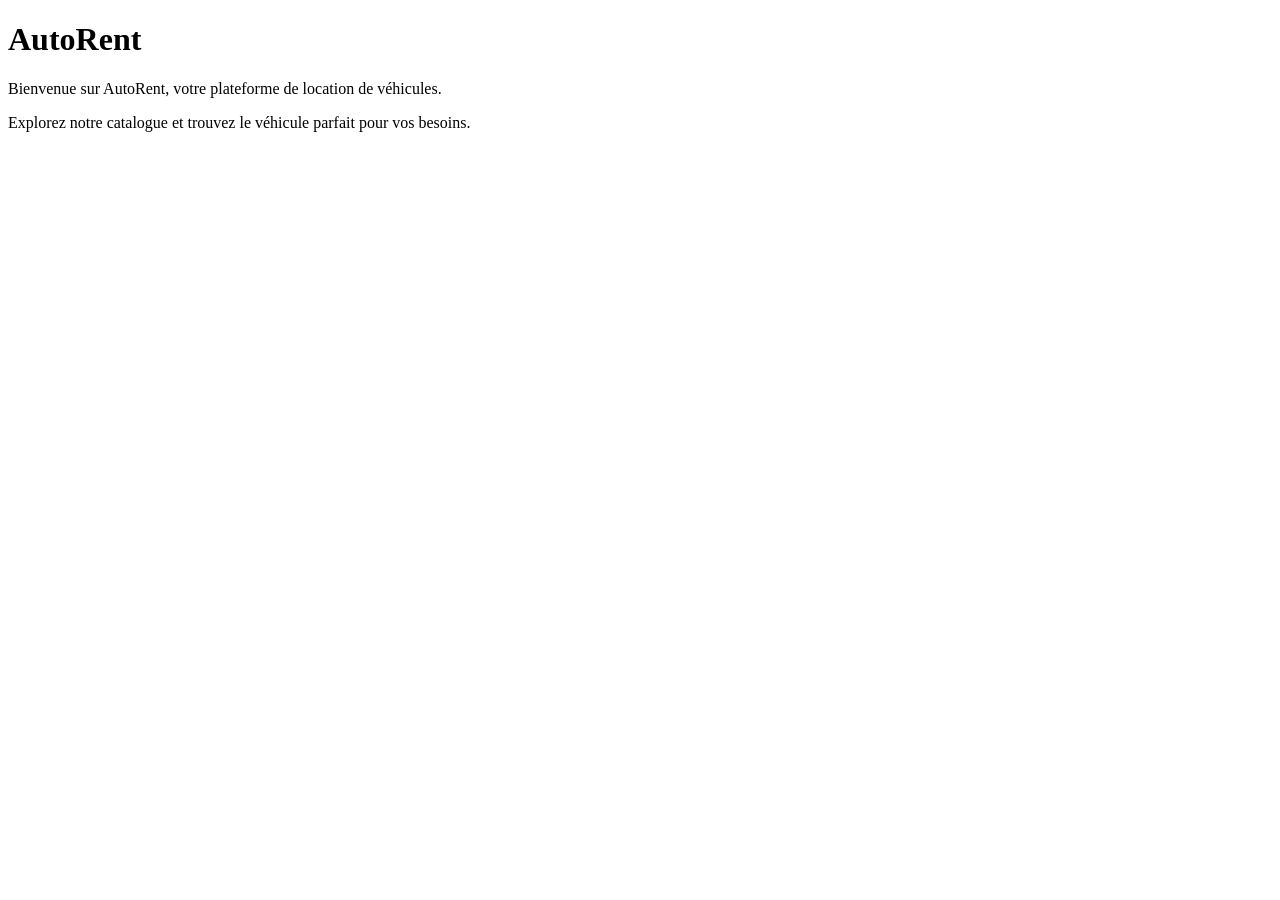
==== backend/src/main/resources/static/index.html @ af624894 "création d'une première page statique HTML" ====
<!DOCTYPE html>
<html lang="en">

<head>
    <meta charset="UTF-8">
    <meta name="viewport" content="width=device-width, initial-scale=1.0">
    <title>AutoRent</title>
</head>

<body>
    <h1>AutoRent</h1>
    <p>Bienvenue sur AutoRent, votre plateforme de location de véhicules.</p>
    <p>Explorez notre catalogue et trouvez le véhicule parfait pour vos besoins.</p>
</body>

</html>
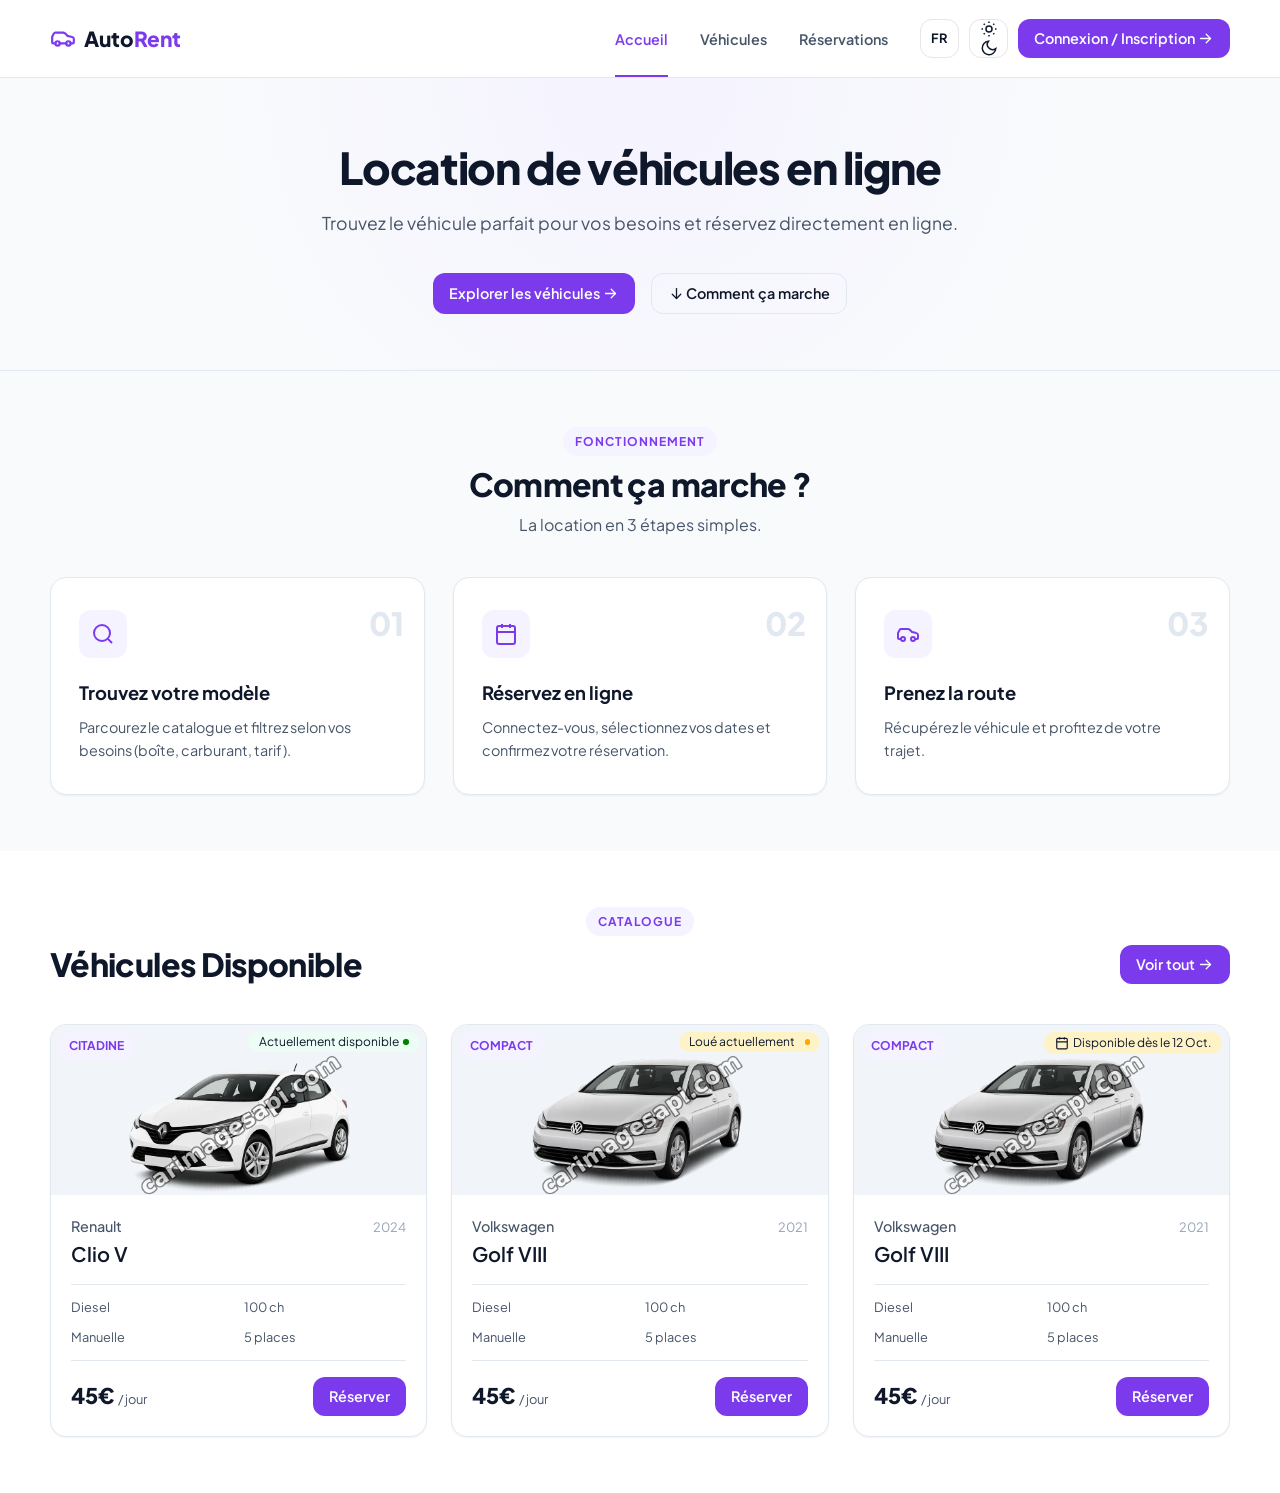
==== commit 8a53a8fd: "feat: Début de la page d'accueil, icones et style" ====
--- a/backend/src/main/resources/static/index.html
+++ b/backend/src/main/resources/static/index.html
@@ -1,16 +1,360 @@
 <!DOCTYPE html>
-<html lang="en">
+<html lang="fr">
 
 <head>
-    <meta charset="UTF-8">
-    <meta name="viewport" content="width=device-width, initial-scale=1.0">
-    <title>AutoRent</title>
+    <meta charset="UTF-8" />
+    <meta name="viewport" content="width=device-width, initial-scale=1.0" />
+    <title>AutoRent - Location de Véhicules en Ligne</title>
+    <link rel="preconnect" href="https://fonts.googleapis.com">
+    <link rel="preconnect" href="https://fonts.gstatic.com" crossorigin>
+    <link href="https://fonts.googleapis.com/css2?family=Plus+Jakarta+Sans:wght@400;500;600;700;800&display=swap"
+        rel="stylesheet">
+    <link rel="icon" type="image/png" sizes="32x32" href="/assets/icons/favicon-32x32.png">
+    <link rel="icon" type="image/png" sizes="16x16" href="/assets/icons/favicon-16x16.png">
+    <link rel="stylesheet" href="css/style.css" />
+    <script type="module" src="js/index.js" defer></script>
 </head>
 
 <body>
-    <h1>AutoRent</h1>
-    <p>Bienvenue sur AutoRent, votre plateforme de location de véhicules.</p>
-    <p>Explorez notre catalogue et trouvez le véhicule parfait pour vos besoins.</p>
+    <!-- HEADER & NAVBAR -->
+    <header class="site-header" id="header">
+        <div class="container nav-container">
+            <!-- Logo -->
+            <a href="index.html" class="brand-logo" aria-label="AutoRent Accueil">
+                <svg class="logo-icon" viewBox="0 0 24 24" fill="none" stroke="currentColor" stroke-width="2"
+                    stroke-linecap="round" stroke-linejoin="round">
+                    <path
+                        d="M19 17h2c.6 0 1-.4 1-1v-3c0-.9-.7-1.7-1.5-1.9C18.7 10.6 16 10 16 10s-1.3-1.4-2.2-2.3c-.5-.4-1.1-.7-1.8-.7H5c-.6 0-1.1.4-1.4.9l-1.5 2.8C2.1 11.2 2 11.8 2 12.4V16c0 .6.4 1 1 1h2" />
+                    <circle cx="7" cy="17" r="2" />
+                    <path d="M9 17h6" />
+                    <circle cx="17" cy="17" r="2" />
+                </svg>
+                <span class="brand-name">Auto<span>Rent</span></span>
+            </a>
+
+            <!-- Navigation Links -->
+            <nav class="nav-menu">
+                <a href="index.html" class="nav-link active" data-i18n="nav.home">Accueil</a>
+                <a href="vehicles.html" class="nav-link" data-i18n="nav.vehicles">Véhicules</a>
+                <a href="reservations.html" class="nav-link" data-i18n="nav.myReservations">Réservations</a>
+            </nav>
+
+            <!-- Action Controls (Theme, Language, Auth) -->
+            <div class="nav-actions">
+                <!-- Language Switcher -->
+                <button class="btn-icon" id="btn-lang-toggle" aria-label="Changer de langue" title="Français / English">
+                    <span class="lang-text" id="current-lang">FR</span>
+                </button>
+
+                <!-- Dark/Light Theme Toggle -->
+                <button class="btn-icon" id="btn-theme-toggle" aria-label="Basculer le thème"
+                    title="Thème Clair / Sombre">
+                    <svg class="theme-icon sun-icon" viewBox="0 0 24 24" fill="none" stroke="currentColor"
+                        stroke-width="2">
+                        <circle cx="12" cy="12" r="4" />
+                        <path
+                            d="M12 2v2M12 20v2M4.93 4.93l1.41 1.41M17.66 17.66l1.41 1.41M2 12h2M20 12h2M6.34 17.66l-1.41 1.41M19.07 4.93l-1.41 1.41" />
+                    </svg>
+                    <svg class="theme-icon moon-icon" viewBox="0 0 24 24" fill="none" stroke="currentColor"
+                        stroke-width="2">
+                        <path d="M21 12.79A9 9 0 1 1 11.21 3 7 7 0 0 0 21 12.79z" />
+                    </svg>
+                </button>
+
+                <!-- Auth Buttons -->
+                <button type="button" class="btn" id="btn-login">
+                    Connexion / Inscription
+                    <svg width="17" height="17" viewBox="0 0 24 24" fill="none" stroke="currentColor" stroke-width="1.8"
+                        stroke-linecap="round" stroke-linejoin="round" aria-hidden="true">
+                        <path d="M5 12h14"></path>
+                        <path d="m13 6 6 6-6 6"></path>
+                    </svg>
+                </button>
+
+                <!-- Mobile Menu Toggle -->
+                <button class="btn-icon mobile-menu-btn" id="mobile-toggle" aria-label="Ouvrir le menu">
+                    <svg viewBox="0 0 24 24" fill="none" stroke="currentColor" stroke-width="2">
+                        <line x1="3" y1="12" x2="21" y2="12"></line>
+                        <line x1="3" y1="6" x2="21" y2="6"></line>
+                        <line x1="3" y1="18" x2="21" y2="18"></line>
+                    </svg>
+                </button>
+            </div>
+        </div>
+    </header>
+
+    <main>
+        <!-- HERO -->
+        <section class="hero-section">
+            <div class="container hero-content">
+
+                <h1 class="hero-title">Location de véhicules en ligne</h1>
+                <p class="hero-subtitle">Trouvez le véhicule parfait pour vos besoins et réservez directement en ligne.
+                </p>
+
+                <div class="hero-actions">
+                    <a href="/vehicles" class="btn">
+                        Explorer les véhicules
+                        <svg width="17" height="17" viewBox="0 0 24 24" fill="none" stroke="currentColor"
+                            stroke-width="1.8" stroke-linecap="round" stroke-linejoin="round" aria-hidden="true">
+                            <path d="M5 12h14"></path>
+                            <path d="m13 6 6 6-6 6"></path>
+                        </svg>
+                    </a>
+
+                    <button class="btn" id="btn-how-it-works">
+                        <svg width="17" height="17" viewBox="0 0 24 24" fill="none" stroke="currentColor"
+                            stroke-width="1.8" stroke-linecap="round" stroke-linejoin="round" aria-hidden="true">
+                            <g transform="matrix(0 1 -1 0 24 0)">
+                                <path d="M5 12h14"></path>
+                                <path d="m13 6 6 6-6 6"></path>
+                            </g>
+                        </svg>
+                        Comment ça marche
+                    </button>
+
+                </div>
+
+                <div class="hero-calculator">
+
+                </div>
+
+            </div>
+
+        </section>
+
+        <!-- HOW IT WORKS -->
+        <section class="how-it-works" id="how-it-works">
+            <div class="container">
+                <div class="section-header">
+                    <span class="section-tag">Fonctionnement</span>
+                    <h2 class="section-title">Comment ça marche ?</h2>
+                    <p class="section-subtitle">La location en 3 étapes simples.</p>
+                </div>
+
+                <div class="steps-grid">
+                    <!-- Step 1 -->
+                    <div class="step-card">
+                        <div class="step-number">01</div>
+                        <div class="step-icon-wrapper">
+                            <svg viewBox="0 0 24 24" fill="none" stroke="currentColor" stroke-width="2">
+                                <circle cx="11" cy="11" r="8"></circle>
+                                <line x1="21" y1="21" x2="16.65" y2="16.65"></line>
+                            </svg>
+                        </div>
+                        <h3 class="step-title">Trouvez votre modèle</h3>
+                        <p class="step-description">Parcourez le catalogue et filtrez selon vos besoins (boîte, carburant,
+                            tarif).</p>
+                    </div>
+
+                    <!-- Step 2 -->
+                    <div class="step-card">
+                        <div class="step-number">02</div>
+                        <div class="step-icon-wrapper">
+                            <svg viewBox="0 0 24 24" fill="none" stroke="currentColor" stroke-width="2">
+                                <rect x="3" y="4" width="18" height="18" rx="2" ry="2"></rect>
+                                <line x1="16" y1="2" x2="16" y2="6"></line>
+                                <line x1="8" y1="2" x2="8" y2="6"></line>
+                                <line x1="3" y1="10" x2="21" y2="10"></line>
+                            </svg>
+                        </div>
+                        <h3 class="step-title">Réservez en ligne</h3>
+                        <p class="step-description">Connectez-vous, sélectionnez vos dates et confirmez votre
+                            réservation.</p>
+                    </div>
+
+                    <!-- Step 3 -->
+                    <div class="step-card">
+                        <div class="step-number">03</div>
+                        <div class="step-icon-wrapper">
+                            <svg viewBox="0 0 24 24" fill="none" stroke="currentColor" stroke-width="2">
+                                <path
+                                    d="M19 17h2c.6 0 1-.4 1-1v-3c0-.9-.7-1.7-1.5-1.9C18.7 10.6 16 10 16 10s-1.3-1.4-2.2-2.3c-.5-.4-1.1-.7-1.8-.7H5c-.6 0-1.1.4-1.4.9l-1.5 2.8C2.1 11.2 2 11.8 2 12.4V16c0 .6.4 1 1 1h2">
+                                </path>
+                                <circle cx="7" cy="17" r="2"></circle>
+                                <circle cx="17" cy="17" r="2"></circle>
+                            </svg>
+                        </div>
+                        <h3 class="step-title">Prenez la route</h3>
+                        <p class="step-description">Récupérez le véhicule et profitez de votre trajet.</p>
+                    </div>
+                </div>
+            </div>
+        </section>
+
+        <!-- SOME VEHICLES -->
+        <section class="featured-vehicles">
+            <div class="container">
+                <div class="section-header">
+                    <span class="section-tag">Catalogue</span>
+                    <div class="section-header-row">
+                        <h2 class="section-title">Véhicules Disponible</h2>
+                        <a href="/vehicles" class="btn btn-outline">
+                            Voir tout
+                            <svg width="17" height="17" viewBox="0 0 24 24" fill="none" stroke="currentColor"
+                                stroke-width="1.8" stroke-linecap="round" stroke-linejoin="round" aria-hidden="true">
+                                <path d="M5 12h14"></path>
+                                <path d="m13 6 6 6-6 6"></path>
+                            </svg>
+                        </a>
+                    </div>
+                </div>
+
+                <!-- Vehicle Cards Grid -->
+                <div class="vehicles-grid">
+
+                    <!-- Vehicle Card 1 -->
+                    <article class="vehicle-card">
+                        <div class="vehicle-card-media">
+                            <span class="category-badge">Citadine</span>
+                            <p class="vehicle-status available">Actuellement disponible <span class="vehicle-status-badge"></span></p>
+                            <img src="../static/assets/images/vehicles/renault-clio.webp" alt="Renault Clio V" class="vehicle-card-img">
+                            <!-- <div class="media-placeholder">
+                                <svg class="placeholder-icon" viewBox="0 0 24 24" fill="none" stroke="currentColor" stroke-width="1.5">
+                                <path d="M19 17h2c.6 0 1-.4 1-1v-3c0-.9-.7-1.7-1.5-1.9C18.7 10.6 16 10 16 10s-1.3-1.4-2.2-2.3c-.5-.4-1.1-.7-1.8-.7H5c-.6 0-1.1.4-1.4.9l-1.5 2.8C2.1 11.2 2 11.8 2 12.4V16c0 .6.4 1 1 1h2"/>
+                                <circle cx="7" cy="17" r="2"/>
+                                <circle cx="17" cy="17" r="2"/>
+                                </svg>
+                                <span class="media-label">Renault Clio V</span>
+                            </div> -->
+                        </div>
+
+                        <div class="vehicle-card-content">
+                            <div class="card-header-info">
+                                <div>
+                                    <h3 class="vehicle-brand">Renault</h3>
+                                    <h2 class="vehicle-model">Clio V</h2>
+                                </div>
+                                <span class="vehicle-year">2024</span>
+                            </div>
+                            <div class="specs-list">
+                                <div class="spec-item">
+                                    <span>Diesel</span>
+                                </div>
+                                <div class="spec-item">
+                                    <span>100 ch</span>
+                                </div>
+                                <div class="spec-item">
+                                    <span>Manuelle</span>
+                                </div>
+                                <div class="spec-item">
+                                    <span>5 places</span>
+                                </div>
+                            </div>
+                            <div class="card-footer">
+                                <div class="price-container">
+                                    <span class="price-value">45€</span>
+                                    <span class="price-period">/ jour</span>
+                                </div>
+                                <button class="btn btn-primary btn-open-reservation">Réserver</button>
+                            </div>
+                        </div>
+                    </article>
+
+                    <!-- Vehicle Card 2 -->
+                    <article class="vehicle-card">
+                        <div class="vehicle-card-media">
+                            <span class="category-badge">Compact</span>
+                            <p class="vehicle-status rented">Loué actuellement<span class="vehicle-status-badge"></span></p>
+                            <img src="../static/assets/images/vehicles/volkswagen-golf.webp" alt="Volkswagen Golf VIII" class="vehicle-card-img">
+                            <!-- <div class="media-placeholder">
+                                <svg class="placeholder-icon" viewBox="0 0 24 24" fill="none" stroke="currentColor" stroke-width="1.5">
+                                <path d="M19 17h2c.6 0 1-.4 1-1v-3c0-.9-.7-1.7-1.5-1.9C18.7 10.6 16 10 16 10s-1.3-1.4-2.2-2.3c-.5-.4-1.1-.7-1.8-.7H5c-.6 0-1.1.4-1.4.9l-1.5 2.8C2.1 11.2 2 11.8 2 12.4V16c0 .6.4 1 1 1h2"/>
+                                <circle cx="7" cy="17" r="2"/>
+                                <circle cx="17" cy="17" r="2"/>
+                                </svg>
+                                <span class="media-label">Renault Clio V</span>
+                            </div> -->
+                        </div>
+
+                        <div class="vehicle-card-content">
+                            <div class="card-header-info">
+                                <div>
+                                    <h3 class="vehicle-brand">Volkswagen</h3>
+                                    <h2 class="vehicle-model">Golf VIII</h2>
+                                </div>
+                                <span class="vehicle-year">2021</span>
+                            </div>
+                            <div class="specs-list">
+                                <div class="spec-item">
+                                    <span>Diesel</span>
+                                </div>
+                                <div class="spec-item">
+                                    <span>100 ch</span>
+                                </div>
+                                <div class="spec-item">
+                                    <span>Manuelle</span>
+                                </div>
+                                <div class="spec-item">
+                                    <span>5 places</span>
+                                </div>
+                            </div>
+                            <div class="card-footer">
+                                <div class="price-container">
+                                    <span class="price-value">45€</span>
+                                    <span class="price-period">/ jour</span>
+                                </div>
+                                <button class="btn btn-primary btn-open-reservation">Réserver</button>
+                            </div>
+                        </div>
+                    </article>
+
+                    <!-- Vehicle Card 3 -->
+                    <article class="vehicle-card">
+                        <div class="vehicle-card-media">
+                            <span class="category-badge">Compact</span>
+                            <!-- Badge informatif "Disponible dès le..." -->
+                            <span class="vehicle-status rented">
+                                <svg viewBox="0 0 24 24" width="14" height="14" stroke="currentColor" fill="none" stroke-width="2">
+                                    <rect x="3" y="4" width="18" height="18" rx="2" ry="2"></rect>
+                                    <line x1="16" y1="2" x2="16" y2="6"></line>
+                                    <line x1="8" y1="2" x2="8" y2="6"></line>
+                                    <line x1="3" y1="10" x2="21" y2="10"></line>
+                                </svg>
+                                Disponible dès le 12 Oct.
+                            </span>
+                            <img src="../static/assets/images/vehicles/volkswagen-golf.webp" alt="Volkswagen Golf VIII" class="vehicle-card-img">
+                        </div>
+
+                        <div class="vehicle-card-content">
+                            <div class="card-header-info">
+                                <div>
+                                    <h3 class="vehicle-brand">Volkswagen</h3>
+                                    <h2 class="vehicle-model">Golf VIII</h2>
+                                </div>
+                                <span class="vehicle-year">2021</span>
+                            </div>
+                            <div class="specs-list">
+                                <div class="spec-item">
+                                    <span>Diesel</span>
+                                </div>
+                                <div class="spec-item">
+                                    <span>100 ch</span>
+                                </div>
+                                <div class="spec-item">
+                                    <span>Manuelle</span>
+                                </div>
+                                <div class="spec-item">
+                                    <span>5 places</span>
+                                </div>
+                            </div>
+                            <div class="card-footer">
+                                <div class="price-container">
+                                    <span class="price-value">45€</span>
+                                    <span class="price-period">/ jour</span>
+                                </div>
+                                <button class="btn btn-primary btn-open-reservation">Réserver</button>
+                            </div>
+                        </div>
+                    </article>
+
+                </div>
+
+            </div>
+        </section>
+
+    </main>
+
 </body>
 
 </html>
--- a/backend/src/main/resources/static/css/style.css
+++ b/backend/src/main/resources/static/css/style.css
@@ -0,0 +1,642 @@
+/* ********************************************* */
+/*                 THEMES VARIABLES              */
+/* ********************************************* */
+
+:root {
+  --bg-body: #f8fafc;
+  --bg-surface: #ffffff;
+  --bg-surface-elevated: #f1f5f9;
+
+  --text-primary: #0f172a;
+  --text-secondary: #475569;
+  --text-muted: #94a3b8;
+
+  --primary: #7c3aed;
+  --primary-hover: #6d28d9;
+  --primary-light: #f5f3ff;
+  --primary-focus: rgba(124, 58, 237, 0.2);
+
+  --line: #e9e3ec;
+
+  --danger: #ef4444;
+  --danger-hover: #dc2626;
+  --danger-light: #fef2f2;
+
+  --success: #10b981;
+  --success-light: #ecfdf5;
+
+  --warning: #f59e0b;
+  --warning-light: #fef3c7;
+
+  --border-color: #e2e8f0;
+  --shadow-sm: 0 1px 2px rgba(0, 0, 0, 0.05);
+  --shadow-md: 0 4px 6px -1px rgba(0, 0, 0, 0.08);
+  --shadow-lg: 0 10px 15px -3px rgba(0, 0, 0, 0.08);
+  --shadow-xl: 0 20px 25px -5px rgba(0, 0, 0, 0.15);
+
+  --radius-sm: 8px;
+  --radius-md: 12px;
+  --radius-lg: 16px;
+  --radius-full: 9999px;
+
+  --transition: 0.2s ease;
+  --header-height: 78px;
+  --container-max: 1140px;
+}
+
+[data-theme="dark"] {
+  --bg-body: #0b1120;
+  --bg-surface: #111827;
+  --bg-surface-elevated: #1f2937;
+
+  --text-primary: #f8fafc;
+  --text-secondary: #94a3b8;
+  --text-muted: #64748b;
+
+  --primary: #8b5cf6;
+  --primary-hover: #a78bfa;
+  --primary-light: rgba(139, 92, 246, 0.15);
+  --primary-focus: rgba(139, 92, 246, 0.3);
+
+  --line: #392f3ec5;
+
+  --danger-light: rgba(239, 68, 68, 0.15);
+  --success-light: rgba(16, 185, 129, 0.15);
+  --warning-light: rgba(245, 158, 11, 0.15);
+
+  --border-color: #242e42;
+  --shadow-sm: 0 1px 2px rgba(0, 0, 0, 0.3);
+  --shadow-md: 0 4px 6px -1px rgba(0, 0, 0, 0.4);
+  --shadow-lg: 0 10px 15px -3px rgba(0, 0, 0, 0.5);
+  --shadow-xl: 0 20px 25px -5px rgba(0, 0, 0, 0.7);
+}
+
+/* ********************************************* */
+/*                  BASE LAYOUT                  */
+/* ********************************************* */
+
+* {
+  box-sizing: border-box;
+  margin: 0;
+  padding: 0;
+}
+
+html {
+  scroll-behavior: smooth;
+  font-size: 16px;
+}
+
+body {
+  font-family: 'Plus Jakarta Sans', system-ui, -apple-system, sans-serif;
+  background-color: var(--bg-body);
+  color: var(--text-primary);
+  line-height: 1.6;
+  transition: background-color var(--transition), color var(--transition);
+}
+
+a {
+  color: inherit;
+  text-decoration: none;
+}
+
+ul {
+  list-style: none;
+}
+
+button,
+input,
+select {
+  font: inherit;
+}
+
+.container {
+  width: min(1180px, calc(100% - 48px));
+  margin: 0 auto;
+}
+
+section {
+  padding: 3.5rem 0;
+}
+
+.section-header {
+  text-align: center;
+  margin: 0 auto 2.5rem;
+}
+
+.section-header-row {
+  display: flex;
+  justify-content: space-between;
+  align-items: flex-end;
+  margin-bottom: 2rem;
+  gap: 1rem;
+  flex-wrap: wrap;
+}
+
+.section-tag {
+  display: inline-block;
+  font-size: 0.75rem;
+  font-weight: 700;
+  text-transform: uppercase;
+  letter-spacing: 0.08em;
+  color: var(--primary);
+  background-color: var(--primary-light);
+  padding: 0.3rem 0.75rem;
+  border-radius: var(--radius-full);
+  margin-bottom: 0.5rem;
+}
+
+.section-title {
+  font-size: 2rem;
+  font-weight: 800;
+  line-height: 1.25;
+  letter-spacing: -0.02em;
+}
+
+.section-subtitle {
+  font-size: 1rem;
+  color: var(--text-secondary);
+  margin-top: 0.5rem;
+}
+
+/* ********************************************* */
+/*              HEADER & NAVBAR                  */
+/* ********************************************* */
+
+header {
+  position: sticky;
+  top: 0;
+  z-index: 100;
+  height: var(--header-height);
+  background-color: var(--bg-surface);
+  border-bottom: 1px solid var(--border-color);
+}
+
+.nav-container {
+  height: 100%;
+  display: flex;
+  align-items: center;
+  justify-content: space-between;
+  gap: 32px;
+}
+
+.brand-logo {
+  display: flex;
+  align-items: center;
+  gap: 0.5rem;
+  font-size: 1.3rem;
+  font-weight: 800;
+}
+
+.logo-icon {
+  width: 26px;
+  height: 26px;
+  color: var(--primary);
+}
+
+.brand-name span {
+  color: var(--primary);
+}
+
+.nav-list {
+  display: flex;
+  gap: 1.5rem;
+}
+
+.nav-menu {
+  display: flex;
+  align-items: center;
+  gap: 2rem;
+  margin-left: auto;
+}
+
+.nav-link {
+  background: none;
+  padding: 27px 0 24px;
+  font-size: 0.9rem;
+  font-weight: 600;
+  color: var(--text-secondary);
+  position: relative;
+}
+
+.nav-link::after {
+  content: "";
+  position: absolute;
+  left: 50%;
+  right: 50%;
+  bottom: -1px;
+  height: 2px;
+  background: var(--primary);
+  transition: 0.2s;
+}
+
+.nav-link:hover,
+.nav-link.active {
+  color: var(--primary);
+}
+
+.nav-link.active::after {
+  left: 0;
+  right: 0;
+}
+
+.nav-actions {
+  display: flex;
+  align-items: center;
+  gap: 0.65rem;
+}
+
+.btn {
+  background: var(--primary);
+  font-size: .9rem;
+  border: none;
+  border-radius: var(--radius-md);
+  padding: 0.5rem 1rem;
+  color: white;
+  font-weight: 600;
+  cursor: pointer;
+  display: inline-flex;
+  align-items: center;
+  justify-content: center;
+  gap: .1rem;
+  transition: 0.2s ease;
+}
+
+.btn-icon {
+  width: 39px;
+  height: 39px;
+  border-radius: 12px;
+  display: grid;
+  place-items: center;
+  background: transparent;
+  border: 1px solid var(--line);
+  cursor: pointer;
+}
+
+.btn-icon:hover {
+  background-color: var(--bg-surface-elevated);
+}
+
+.lang-text {
+  font-weight: 700;
+  font-size: 0.8rem;
+  color: var(--text-primary);
+}
+
+.theme-icon {
+  width: 18px;
+  height: 18px;
+  color: var(--text-primary);
+}
+
+[data-theme="light"] .sun-icon,
+[data-theme="dark"] .moon-icon {
+  display: none;
+}
+
+.mobile-menu-btn {
+  display: none;
+  color: var(--text-primary);
+}
+
+
+/* ********************************************* */
+/*                   HERO                        */
+/* ********************************************* */
+
+.hero-section {
+  padding: 4rem 0 3.5rem;
+  background: radial-gradient(circle at 50% 0%, var(--primary-light) 0%, transparent 60%);
+  border-bottom: 1px solid var(--border-color);
+}
+
+.hero-title {
+  font-size: 2.75rem;
+  font-weight: 800;
+  line-height: 1.15;
+  letter-spacing: -0.03em;
+  margin-bottom: 1rem;
+}
+
+.hero-subtitle {
+  font-size: 1.1rem;
+  color: var(--text-secondary);
+  margin: 0 auto 2.25rem;
+}
+
+/* .hero-content {
+  display: flex;
+  flex-direction: column;
+  align-items: center;
+} */
+
+.hero-content {
+  text-align: center;
+}
+
+.hero-actions {
+  display: flex;
+  justify-content: center;
+  gap: 1rem;
+}
+
+#btn-how-it-works {
+  background-color: transparent;
+  color: var(--text-primary);
+  border: 1px solid var(--border-color);
+}
+
+#btn-how-it-works:hover {
+  background-color: var(--bg-surface-elevated);
+}
+
+/* ********************************************* */
+/*                   HOW IT WORKS                */
+/* ********************************************* */
+
+.steps-grid {
+  display: grid;
+  grid-template-columns: repeat(3, 1fr);
+  gap: 1.75rem;
+}
+
+.step-card {
+  position: relative;
+  background-color: var(--bg-surface);
+  border: 1px solid var(--border-color);
+  border-radius: var(--radius-lg);
+  padding: 2rem 1.75rem;
+  box-shadow: var(--shadow-sm);
+}
+
+.step-number {
+  position: absolute;
+  top: 1.25rem;
+  right: 1.25rem;
+  font-size: 2rem;
+  font-weight: 900;
+  color: var(--border-color);
+  user-select: none;
+}
+
+.step-icon-wrapper {
+  width: 48px;
+  height: 48px;
+  background-color: var(--primary-light);
+  color: var(--primary);
+  border-radius: var(--radius-md);
+  display: flex;
+  align-items: center;
+  justify-content: center;
+  margin-bottom: 1.25rem;
+}
+
+.step-icon-wrapper svg {
+  width: 24px;
+  height: 24px;
+}
+
+.step-title {
+  font-size: 1.15rem;
+  font-weight: 700;
+  margin-bottom: 0.5rem;
+}
+
+.step-description {
+  font-size: 0.9rem;
+  color: var(--text-secondary);
+}
+
+/* ********************************************* */
+/*             VEHICLES CATALOG & CARDS          */
+/* ********************************************* */
+
+.featured-vehicles {
+  background-color: var(--bg-surface);
+}
+
+.vehicles-grid {
+  display: grid;
+  grid-template-columns: repeat(auto-fill, minmax(280px, 1fr));
+  gap: 1.5rem;
+}
+
+.vehicle-card {
+  background-color: var(--bg-surface);
+  border: 1px solid var(--border-color);
+  border-radius: var(--radius-lg);
+  overflow: hidden;
+  box-shadow: var(--shadow-sm);
+  display: flex;
+  flex-direction: column;
+  transition: transform var(--transition), box-shadow var(--transition);
+}
+
+.vehicle-card:hover {
+  transform: translateY(-2px);
+  box-shadow: var(--shadow-md);
+}
+
+.vehicle-card-media {
+  position: relative;
+  background-color: var(--bg-surface-elevated);
+  height: 170px;
+  display: flex;
+  align-items: center;
+  justify-content: center;
+  overflow: hidden;
+}
+
+.vehicle-card-img {
+  height: 100%;
+  object-fit: cover;
+  transition: transform var(--transition);
+  margin-top: 1.5rem;
+}
+
+.vehicle-card:hover .vehicle-card-img {
+  transform: scale(1.04);
+}
+
+.category-badge {
+  position: absolute;
+  top: 0.45rem;
+  left: 0.45rem;
+  font-size: 0.75rem;
+  padding: 0.25rem 0.65rem;
+  font-weight: 700;
+  text-transform: uppercase;
+  border-radius: var(--radius-full);
+  background-color: var(--primary-light);
+  color: var(--primary);
+}
+
+.vehicle-status {
+  position: absolute;
+  top: 0.45rem;
+  right: 0.45rem;
+  padding: 0.25rem 0.65rem;
+  font-size: 0.75rem;
+  line-height: 1;
+  display: flex;
+  align-items: center;
+  border-radius: var(--radius-full);
+  color: var(--text-primary);
+  z-index: 30;
+}
+
+.vehicle-status-badge {
+  display: inline-block;
+  width: 0.45em;
+  height: 0.45em;
+  border-radius: 50%;
+  flex-shrink: 0;
+  margin-left: .3rem;
+}
+
+.vehicle-status.available {
+  background-color: var(--success-light);
+}
+
+.vehicle-status.available .vehicle-status-badge {
+  background-color: green;
+}
+
+.vehicle-status.rented {
+  gap: .3rem;
+  background-color: var(--warning-light);
+}
+
+.vehicle-status.rented .vehicle-status-badge {
+  background-color: orange;
+}
+
+
+
+.media-placeholder {
+  display: flex;
+  flex-direction: column;
+  align-items: center;
+  gap: 0.5rem;
+  color: var(--text-muted);
+}
+
+.placeholder-icon {
+  width: 46px;
+  height: 46px;
+  opacity: 0.6;
+}
+
+.media-label {
+  font-size: 0.85rem;
+  font-weight: 600;
+}
+
+.vehicle-card-content {
+  padding: 1.25rem;
+  display: flex;
+  flex-direction: column;
+  flex: 1;
+}
+
+.card-header-info {
+  display: flex;
+  justify-content: space-between;
+  align-items: baseline;
+  margin-bottom: 0.85rem;
+}
+
+.vehicle-name {
+  font-size: 1.1rem;
+  font-weight: 700;
+}
+
+.vehicle-brand {
+  color: var(--text-secondary);
+  font-size: .9rem;
+  font-weight: 500;
+}
+
+.vehicle-model {
+  font-size: 1.25rem;
+  font-weight: 600;
+}
+
+.vehicle-year {
+  font-size: 0.8rem;
+  color: var(--text-muted);
+}
+
+.specs-list {
+  display: grid;
+  grid-template-columns: 1fr 1fr;
+  gap: 0.65rem;
+  padding: 0.75rem 0;
+  border-top: 1px solid var(--border-color);
+  border-bottom: 1px solid var(--border-color);
+  margin-bottom: 1rem;
+}
+
+.spec-item {
+  display: flex;
+  align-items: center;
+  gap: 0.4rem;
+  font-size: 0.8rem;
+  color: var(--text-secondary);
+}
+
+.spec-item svg {
+  width: 15px;
+  height: 15px;
+  color: var(--primary);
+}
+
+.card-footer {
+  display: flex;
+  align-items: center;
+  justify-content: space-between;
+  margin-top: auto;
+}
+
+.price-value {
+  font-size: 1.35rem;
+  font-weight: 800;
+}
+
+.price-period {
+  font-size: 0.8rem;
+  color: var(--text-secondary);
+}
+
+/* ********************************************* */
+/*          CATALOG & FILTERS LAYOUT           */
+/* ********************************************* */
+
+
+
+/* ********************************************* */
+/*    MODALS (Vehicle details, Cancel & Auth)    */
+/* ********************************************* */
+
+
+
+/* ********************************************* */
+/*             RESERVATIONS SECTION              */
+/* ********************************************* */
+
+
+
+/* ********************************************* */
+/*             CALCULATOR SECTION                */
+/* ********************************************* */
+
+
+
+/* ********************************************* */
+/*                    FOOTER                     */
+/* ********************************************* */
+
+
+
+/* ********************************************* */
+/*                  RESPONSIVE                   */
+/* ********************************************* */
